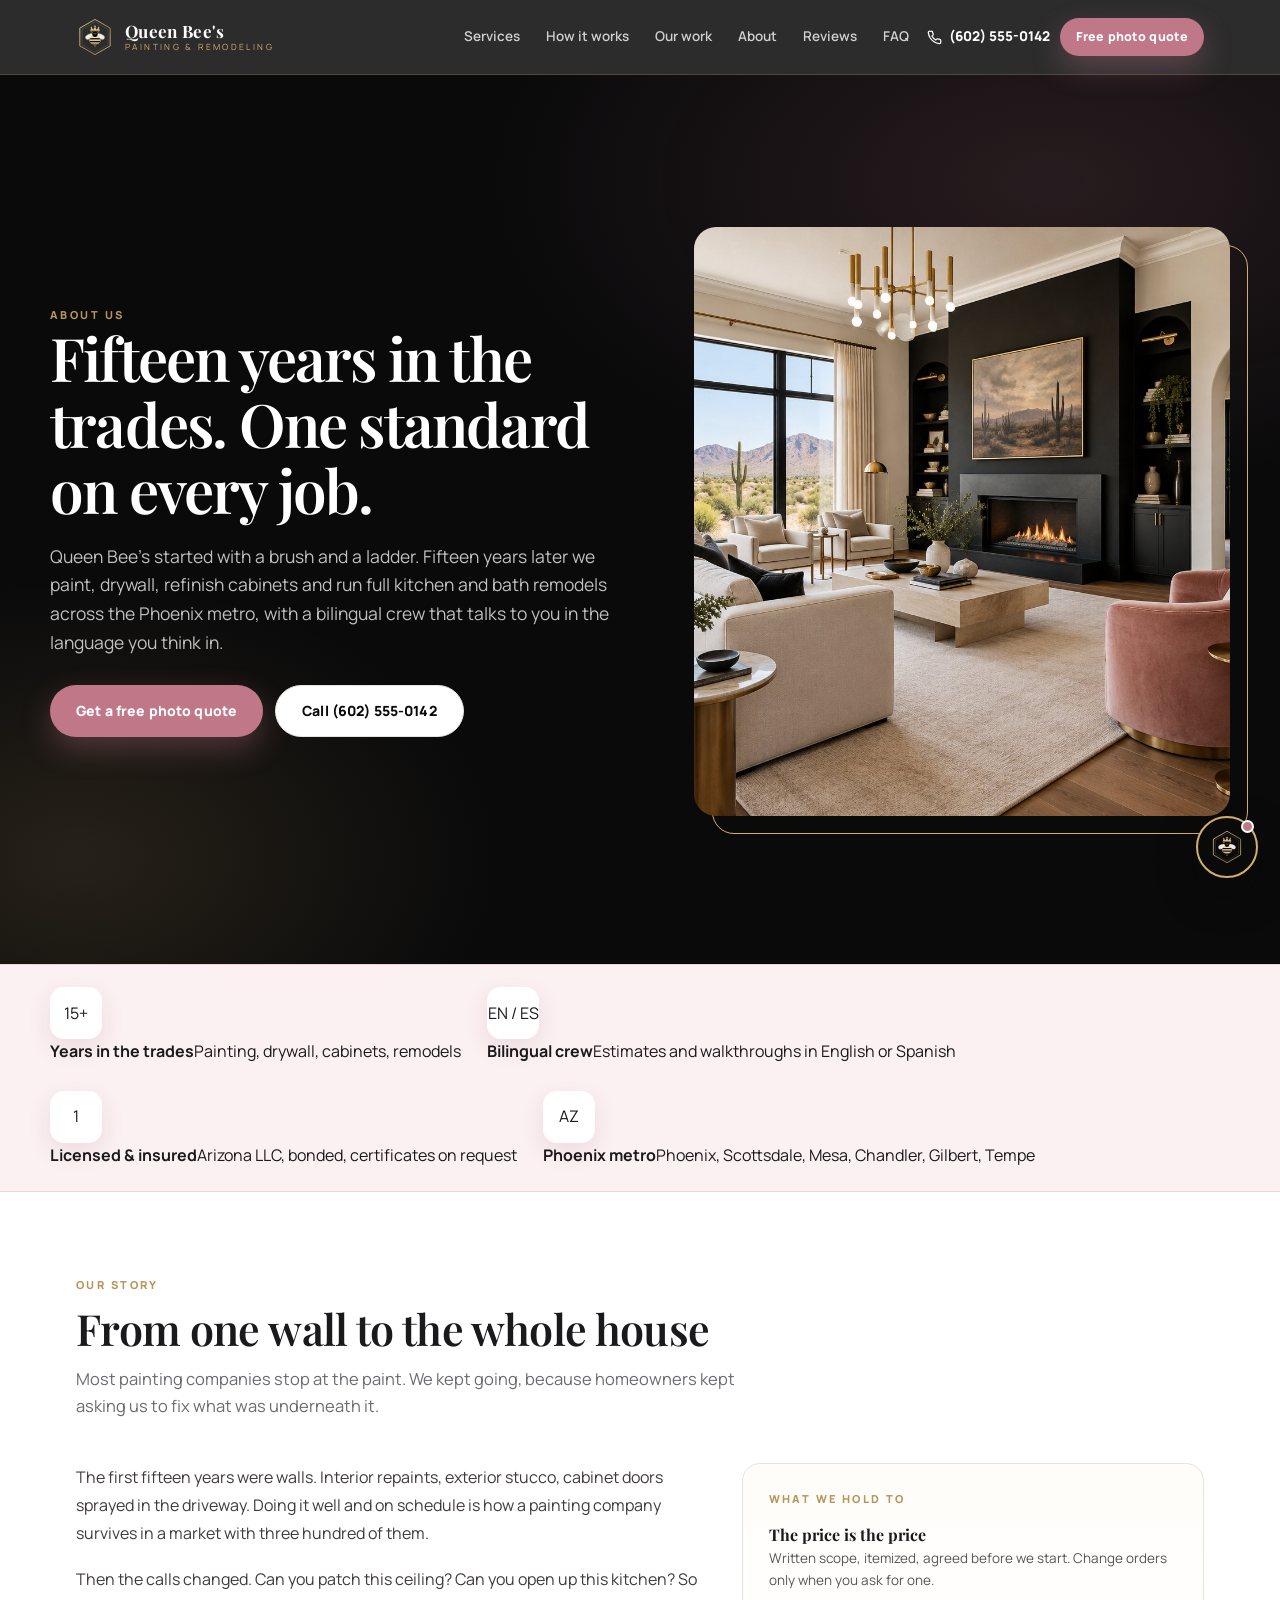
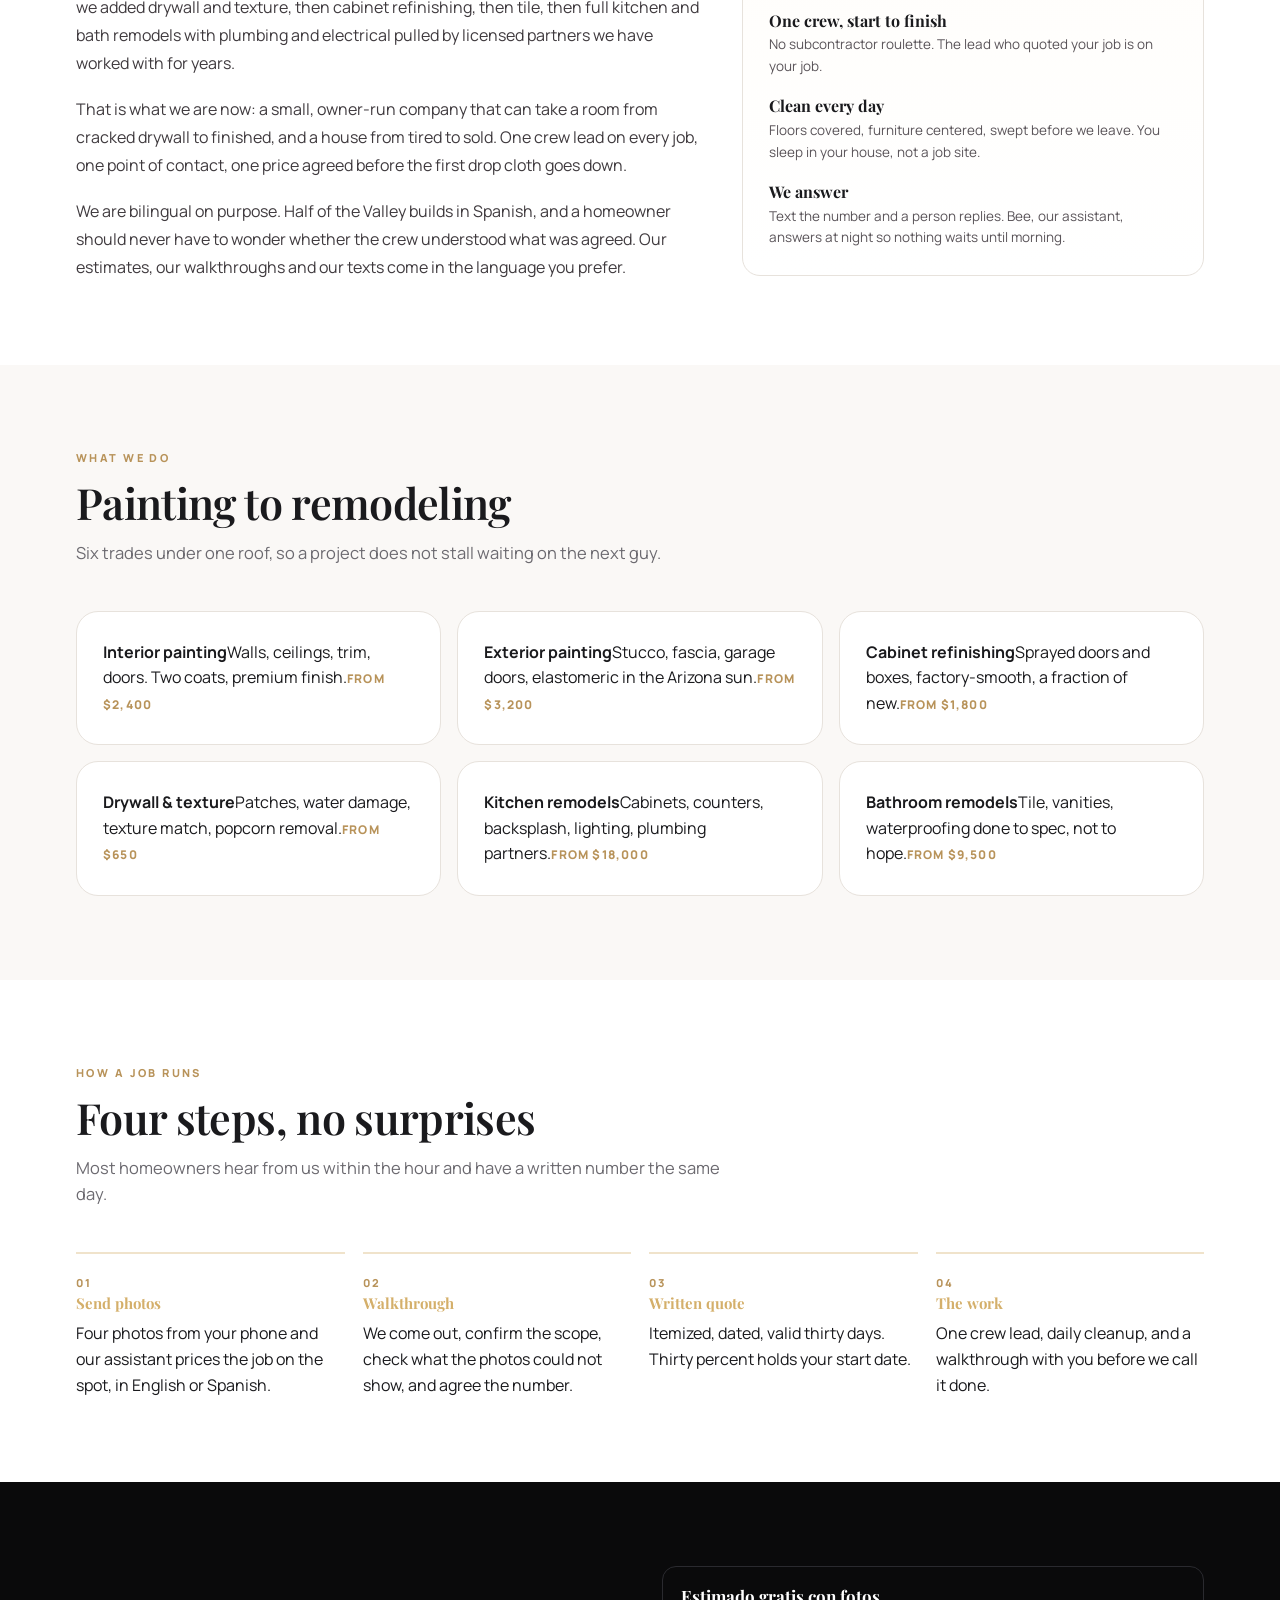
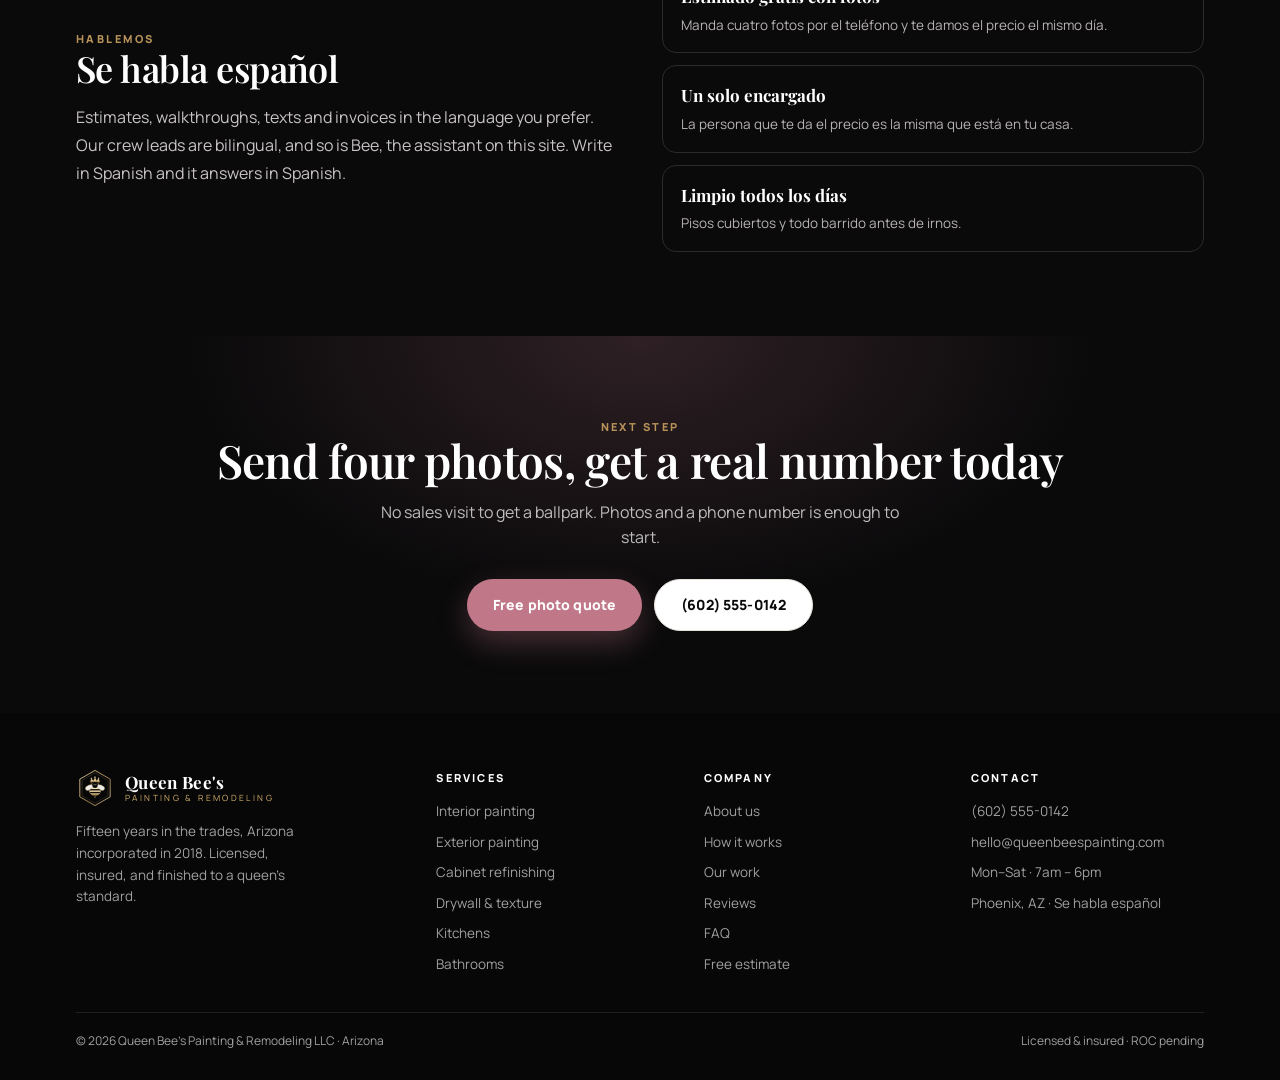
==== about.html @ 06df28fd "Softer rose palette, About page, every portal tab built out (projects board, calendar with booking, " ====
<!DOCTYPE html>
<html lang="en">
<head>
<meta charset="utf-8">
<meta name="viewport" content="width=device-width, initial-scale=1">
<title>About · Queen Bee's Painting &amp; Remodeling</title>
<meta name="description" content="Fifteen years in the trades, painting to full remodels. Bilingual crew, licensed and insured, serving the Phoenix metro.">
<link rel="icon" href="assets/img/logo.svg">
<link rel="preconnect" href="https://fonts.googleapis.com">
<link rel="preconnect" href="https://fonts.gstatic.com" crossorigin>
<link href="https://fonts.googleapis.com/css2?family=Playfair+Display:ital,wght@0,500;0,600;0,700;1,500&family=Manrope:wght@400;500;600;700;800&display=swap" rel="stylesheet">
<link rel="stylesheet" href="assets/css/qb.css">
</head>
<body>

<header class="nav">
  <div class="wrap nav-in">
    <a class="brand" href="index.html">
      <img src="assets/img/logo.svg" alt="Queen Bee's">
      <span class="brand-txt">
        <span class="brand-name">Queen Bee's</span>
        <span class="brand-sub">Painting &amp; Remodeling</span>
      </span>
    </a>
    <nav class="nav-links">
      <a href="index.html#services">Services</a>
      <a href="index.html#process">How it works</a>
      <a href="index.html#work">Our work</a>
      <a href="about.html" class="on">About</a>
      <a href="index.html#reviews">Reviews</a>
      <a href="index.html#faq">FAQ</a>
    </nav>
    <div class="nav-cta">
      <a class="nav-phone" href="tel:+16025550142">
        <svg width="15" height="15" viewBox="0 0 24 24" fill="none" stroke="currentColor" stroke-width="2" stroke-linecap="round"><path d="M22 16.9v3a2 2 0 0 1-2.2 2 19.8 19.8 0 0 1-8.6-3.1 19.5 19.5 0 0 1-6-6A19.8 19.8 0 0 1 2.1 4.2 2 2 0 0 1 4.1 2h3a2 2 0 0 1 2 1.7c.1 1 .4 1.9.7 2.8a2 2 0 0 1-.5 2.1L8.1 9.9a16 16 0 0 0 6 6l1.3-1.3a2 2 0 0 1 2.1-.4c.9.3 1.8.6 2.8.7a2 2 0 0 1 1.7 2Z"/></svg>
        <span>(602) 555-0142</span>
      </a>
      <a class="btn btn-pink btn-sm" href="quote.html">Free photo quote</a>
    </div>
  </div>
</header>

<section class="hero" style="padding:78px 0 64px">
  <div class="wrap hero-in">
    <div>
      <div class="eyebrow gold">About us</div>
      <h1 style="max-width:22ch">Fifteen years in the trades. One standard on every job.</h1>
      <p class="lead" style="max-width:56ch">Queen Bee's started with a brush and a ladder. Fifteen years later we paint, drywall, refinish cabinets and run full kitchen and bath remodels across the Phoenix metro, with a bilingual crew that talks to you in the language you think in.</p>
      <div class="hero-btns">
        <a class="btn btn-pink" href="quote.html">Get a free photo quote</a>
        <a class="btn btn-outline" href="tel:+16025550142">Call (602) 555-0142</a>
      </div>
    </div>
    <div class="hero-media"><img src="assets/img/hero-living.jpg" alt="Finished interior by Queen Bee's"></div>
  </div>
</section>

<section class="band">
  <div class="wrap band-in">
    <div><div class="band-ico">15+</div><div><b>Years in the trades</b><span>Painting, drywall, cabinets, remodels</span></div></div>
    <div><div class="band-ico">EN / ES</div><div><b>Bilingual crew</b><span>Estimates and walkthroughs in English or Spanish</span></div></div>
    <div><div class="band-ico">1</div><div><b>Licensed &amp; insured</b><span>Arizona LLC, bonded, certificates on request</span></div></div>
    <div><div class="band-ico">AZ</div><div><b>Phoenix metro</b><span>Phoenix, Scottsdale, Mesa, Chandler, Gilbert, Tempe</span></div></div>
  </div>
</section>

<section class="sec">
  <div class="wrap">
    <div class="sec-head">
      <div>
        <div class="eyebrow gold">Our story</div>
        <h2>From one wall to the whole house</h2>
      </div>
      <p>Most painting companies stop at the paint. We kept going, because homeowners kept asking us to fix what was underneath it.</p>
    </div>
    <div style="display:grid;grid-template-columns:1.15fr .85fr;gap:40px;align-items:start">
      <div>
        <p style="font-size:16px;line-height:1.75;color:#3F3A3E;margin-bottom:18px">The first fifteen years were walls. Interior repaints, exterior stucco, cabinet doors sprayed in the driveway. Doing it well and on schedule is how a painting company survives in a market with three hundred of them.</p>
        <p style="font-size:16px;line-height:1.75;color:#3F3A3E;margin-bottom:18px">Then the calls changed. Can you patch this ceiling? Can you open up this kitchen? So we added drywall and texture, then cabinet refinishing, then tile, then full kitchen and bath remodels with plumbing and electrical pulled by licensed partners we have worked with for years.</p>
        <p style="font-size:16px;line-height:1.75;color:#3F3A3E;margin-bottom:18px">That is what we are now: a small, owner-run company that can take a room from cracked drywall to finished, and a house from tired to sold. One crew lead on every job, one point of contact, one price agreed before the first drop cloth goes down.</p>
        <p style="font-size:16px;line-height:1.75;color:#3F3A3E">We are bilingual on purpose. Half of the Valley builds in Spanish, and a homeowner should never have to wonder whether the crew understood what was agreed. Our estimates, our walkthroughs and our texts come in the language you prefer.</p>
      </div>
      <div style="border:1px solid var(--line);border-radius:18px;padding:26px;background:linear-gradient(180deg,#FFFDFA,#fff)">
        <div class="eyebrow gold" style="margin-bottom:14px">What we hold to</div>
        <div style="display:grid;gap:16px">
          <div><b style="font-family:var(--display);font-size:16px">The price is the price</b><div style="font-size:13.5px;color:#5A5459;line-height:1.6">Written scope, itemized, agreed before we start. Change orders only when you ask for one.</div></div>
          <div><b style="font-family:var(--display);font-size:16px">One crew, start to finish</b><div style="font-size:13.5px;color:#5A5459;line-height:1.6">No subcontractor roulette. The lead who quoted your job is on your job.</div></div>
          <div><b style="font-family:var(--display);font-size:16px">Clean every day</b><div style="font-size:13.5px;color:#5A5459;line-height:1.6">Floors covered, furniture centered, swept before we leave. You sleep in your house, not a job site.</div></div>
          <div><b style="font-family:var(--display);font-size:16px">We answer</b><div style="font-size:13.5px;color:#5A5459;line-height:1.6">Text the number and a person replies. Bee, our assistant, answers at night so nothing waits until morning.</div></div>
        </div>
      </div>
    </div>
  </div>
</section>

<section class="sec" style="background:#FAF8F6">
  <div class="wrap">
    <div class="sec-head">
      <div>
        <div class="eyebrow gold">What we do</div>
        <h2>Painting to remodeling</h2>
      </div>
      <p>Six trades under one roof, so a project does not stall waiting on the next guy.</p>
    </div>
    <div class="svc-grid" style="display:grid;grid-template-columns:repeat(3,1fr);gap:16px">
      <a class="svc" href="quote.html?type=Interior%20painting"><b>Interior painting</b><span>Walls, ceilings, trim, doors. Two coats, premium finish.</span><span class="svc-from">From $2,400</span></a>
      <a class="svc" href="quote.html?type=Exterior%20painting"><b>Exterior painting</b><span>Stucco, fascia, garage doors, elastomeric in the Arizona sun.</span><span class="svc-from">From $3,200</span></a>
      <a class="svc" href="quote.html?type=Cabinet%20refinishing"><b>Cabinet refinishing</b><span>Sprayed doors and boxes, factory-smooth, a fraction of new.</span><span class="svc-from">From $1,800</span></a>
      <a class="svc" href="quote.html?type=Drywall%20and%20texture"><b>Drywall &amp; texture</b><span>Patches, water damage, texture match, popcorn removal.</span><span class="svc-from">From $650</span></a>
      <a class="svc" href="quote.html?type=Kitchen%20remodel"><b>Kitchen remodels</b><span>Cabinets, counters, backsplash, lighting, plumbing partners.</span><span class="svc-from">From $18,000</span></a>
      <a class="svc" href="quote.html?type=Bathroom%20remodel"><b>Bathroom remodels</b><span>Tile, vanities, waterproofing done to spec, not to hope.</span><span class="svc-from">From $9,500</span></a>
    </div>
  </div>
</section>

<section class="sec">
  <div class="wrap">
    <div class="sec-head">
      <div>
        <div class="eyebrow gold">How a job runs</div>
        <h2>Four steps, no surprises</h2>
      </div>
      <p>Most homeowners hear from us within the hour and have a written number the same day.</p>
    </div>
    <div class="steps">
      <div class="step"><div class="eyebrow gold">01</div><b>Send photos</b><span>Four photos from your phone and our assistant prices the job on the spot, in English or Spanish.</span></div>
      <div class="step"><div class="eyebrow gold">02</div><b>Walkthrough</b><span>We come out, confirm the scope, check what the photos could not show, and agree the number.</span></div>
      <div class="step"><div class="eyebrow gold">03</div><b>Written quote</b><span>Itemized, dated, valid thirty days. Thirty percent holds your start date.</span></div>
      <div class="step"><div class="eyebrow gold">04</div><b>The work</b><span>One crew lead, daily cleanup, and a walkthrough with you before we call it done.</span></div>
    </div>
  </div>
</section>

<section class="sec" style="background:var(--ink);color:#fff">
  <div class="wrap" style="display:grid;grid-template-columns:1fr 1fr;gap:44px;align-items:center">
    <div>
      <div class="eyebrow gold">Hablemos</div>
      <h2 style="color:#fff;font-family:var(--display);font-size:36px;line-height:1.15;margin-bottom:14px">Se habla español</h2>
      <p style="color:#C9C3C6;font-size:16px;line-height:1.75">Estimates, walkthroughs, texts and invoices in the language you prefer. Our crew leads are bilingual, and so is Bee, the assistant on this site. Write in Spanish and it answers in Spanish.</p>
    </div>
    <div style="display:grid;gap:12px">
      <div style="border:1px solid #2A2A2F;border-radius:14px;padding:16px 18px"><b style="font-family:var(--display);font-size:17px">Estimado gratis con fotos</b><div style="font-size:13.5px;color:#B8B2B5;margin-top:4px">Manda cuatro fotos por el teléfono y te damos el precio el mismo día.</div></div>
      <div style="border:1px solid #2A2A2F;border-radius:14px;padding:16px 18px"><b style="font-family:var(--display);font-size:17px">Un solo encargado</b><div style="font-size:13.5px;color:#B8B2B5;margin-top:4px">La persona que te da el precio es la misma que está en tu casa.</div></div>
      <div style="border:1px solid #2A2A2F;border-radius:14px;padding:16px 18px"><b style="font-family:var(--display);font-size:17px">Limpio todos los días</b><div style="font-size:13.5px;color:#B8B2B5;margin-top:4px">Pisos cubiertos y todo barrido antes de irnos.</div></div>
    </div>
  </div>
</section>

<section class="cta">
  <div class="wrap cta-in">
    <div>
      <div class="eyebrow gold">Next step</div>
      <h2>Send four photos, get a real number today</h2>
      <p>No sales visit to get a ballpark. Photos and a phone number is enough to start.</p>
    </div>
    <div class="cta-btns">
      <a class="btn btn-pink" href="quote.html">Free photo quote</a>
      <a class="btn btn-outline" href="tel:+16025550142">(602) 555-0142</a>
    </div>
  </div>
</section>

<footer class="foot">
  <div class="wrap">
    <div class="foot-grid">
      <div>
        <div class="brand" style="margin-bottom:14px">
          <img src="assets/img/logo.svg" alt="">
          <span class="brand-txt">
            <span class="brand-name">Queen Bee's</span>
            <span class="brand-sub">Painting &amp; Remodeling</span>
          </span>
        </div>
        <p style="max-width:30ch">Fifteen years in the trades, Arizona incorporated in 2018. Licensed, insured, and finished to a queen's standard.</p>
      </div>
      <div>
        <h5>Services</h5>
        <div class="foot-links">
          <a href="quote.html?type=Interior%20painting">Interior painting</a>
          <a href="quote.html?type=Exterior%20painting">Exterior painting</a>
          <a href="quote.html?type=Cabinet%20refinishing">Cabinet refinishing</a>
          <a href="quote.html?type=Drywall%20and%20texture">Drywall &amp; texture</a>
          <a href="quote.html?type=Kitchen%20remodel">Kitchens</a>
          <a href="quote.html?type=Bathroom%20remodel">Bathrooms</a>
        </div>
      </div>
      <div>
        <h5>Company</h5>
        <div class="foot-links">
          <a href="about.html">About us</a>
          <a href="index.html#process">How it works</a>
          <a href="index.html#work">Our work</a>
          <a href="index.html#reviews">Reviews</a>
          <a href="index.html#faq">FAQ</a>
          <a href="quote.html">Free estimate</a>
        </div>
      </div>
      <div>
        <h5>Contact</h5>
        <div class="foot-links">
          <a href="tel:+16025550142">(602) 555-0142</a>
          <a href="mailto:hello@queenbeespainting.com">hello@queenbeespainting.com</a>
          <span>Mon–Sat · 7am – 6pm</span>
          <span>Phoenix, AZ · Se habla español</span>
        </div>
      </div>
    </div>
    <div class="foot-bot">
      <span>© 2026 Queen Bee's Painting &amp; Remodeling LLC · Arizona</span>
      <span>Licensed &amp; insured · ROC pending</span>
    </div>
  </div>
</footer>

<script src="assets/js/qb.js"></script>
<script>
  QB.initReveal();
  QB.initFaq();
  QB.mountChat({ autoOpen: true });
</script>
</body>
</html>
---- assets/css/qb.css ----
/* Queen Bee's Painting & Remodeling — brand system */
:root{
  --ink:#0A0A0B; --ink-2:#131316; --ink-3:#1C1C20;
  --pink:#C07889; --pink-deep:#9F5C6E; --pink-soft:#FBF0F2; --rose:#E7C2CA;
  --gold:#D4AF6A; --gold-deep:#B8935A; --gold-soft:#F6E9CC;
  --paper:#FFFFFF; --smoke:#F7F5F3; --line:#E7E2DC; --line-dark:rgba(212,175,106,.28);
  --text:#1A1A1D; --muted:#6C6A70; --muted-dark:#A9A6AE;
  --r:14px; --r-lg:22px;
  --shadow:0 18px 50px rgba(10,10,11,.10);
  --shadow-lg:0 34px 90px rgba(10,10,11,.20);
  --display:"Playfair Display",Georgia,serif;
  --ui:"Manrope",-apple-system,BlinkMacSystemFont,"Segoe UI",sans-serif;
}
*{box-sizing:border-box;margin:0;padding:0}
html{scroll-behavior:smooth}
body{font-family:var(--ui);color:var(--text);background:var(--paper);-webkit-font-smoothing:antialiased;font-size:16px;line-height:1.6}
img{display:block;max-width:100%}
a{color:inherit;text-decoration:none}
button{font-family:inherit;cursor:pointer;border:0;background:none;color:inherit}
h1,h2,h3,h4{font-family:var(--display);font-weight:600;line-height:1.1;letter-spacing:-.015em}
.wrap{width:100%;max-width:1180px;margin:0 auto;padding:0 26px}
.eyebrow{font-size:11px;letter-spacing:.22em;text-transform:uppercase;font-weight:800;color:var(--pink-deep)}
.eyebrow.gold{color:var(--gold-deep)}
.lead{font-size:17.5px;color:var(--muted);line-height:1.65}

/* ---------- buttons ---------- */
.btn{display:inline-flex;align-items:center;justify-content:center;gap:9px;padding:14px 26px;border-radius:999px;font-weight:800;font-size:14px;letter-spacing:.01em;transition:transform .16s ease,box-shadow .2s ease,background .2s ease;white-space:nowrap}
.btn:hover{transform:translateY(-1px)}
.btn-pink{background:var(--pink);color:#fff;box-shadow:0 12px 30px rgba(192,120,137,.32)}
.btn-pink:hover{background:var(--pink-deep)}
.btn-gold{background:linear-gradient(135deg,#F3E0B0,#D4AF6A);color:#231A08;box-shadow:0 12px 30px rgba(212,175,106,.28)}
.btn-dark{background:var(--ink);color:#fff}
.btn-ghost{border:1.5px solid rgba(255,255,255,.34);color:#fff}
.btn-ghost:hover{background:rgba(255,255,255,.1)}
.btn-outline{border:1.5px solid var(--line);color:var(--ink);background:#fff}
.btn-outline:hover{border-color:var(--gold)}
.btn-sm{padding:9px 16px;font-size:12.5px}
.btn-block{width:100%}

/* ---------- nav ---------- */
.nav{position:sticky;top:0;z-index:60;background:rgba(10,10,11,.86);backdrop-filter:blur(14px);border-bottom:1px solid rgba(212,175,106,.22)}
.nav-in{display:flex;align-items:center;gap:18px;height:74px}
.brand{display:flex;align-items:center;gap:11px;color:#fff}
.brand img{width:38px;height:38px}
.brand-txt{display:flex;flex-direction:column;line-height:1}
.brand-name{font-family:var(--display);font-size:17px;font-weight:700;letter-spacing:.02em;color:#fff}
.brand-sub{font-size:8.5px;letter-spacing:.28em;text-transform:uppercase;color:var(--gold);margin-top:3px}
.nav-links{display:flex;gap:26px;margin-left:auto}
.nav-links a{font-size:13.5px;font-weight:600;color:rgba(255,255,255,.78)}
.nav-links a:hover{color:var(--gold)}
.nav-cta{display:flex;gap:10px;align-items:center}
.nav-phone{display:flex;align-items:center;gap:7px;font-size:13.5px;font-weight:800;color:#fff}
@media(max-width:960px){.nav-links{display:none}.nav-in{height:66px}.nav-phone span{display:none}}

/* ---------- hero ---------- */
.hero{position:relative;background:var(--ink);color:#fff;overflow:hidden}
.hero:before{content:"";position:absolute;inset:0;background:
  radial-gradient(900px 500px at 82% 12%,rgba(192,120,137,.16),transparent 62%),
  radial-gradient(700px 460px at 6% 88%,rgba(212,175,106,.14),transparent 60%)}
.hero-in{position:relative;display:grid;grid-template-columns:1.05fr .95fr;gap:52px;align-items:center;padding:74px 0 84px}
.hero h1{font-size:clamp(38px,4.9vw,60px);letter-spacing:-.03em}
.hero h1 em{font-style:italic;color:var(--gold)}
.hero .lead{color:rgba(255,255,255,.74);margin:20px 0 28px;max-width:520px}
.hero-btns{display:flex;gap:12px;flex-wrap:wrap}
.hero-trust{display:flex;gap:22px;flex-wrap:wrap;margin-top:34px;padding-top:24px;border-top:1px solid rgba(255,255,255,.12)}
.hero-trust div{font-size:12px;letter-spacing:.1em;text-transform:uppercase;color:rgba(255,255,255,.6);font-weight:700}
.hero-trust b{display:block;font-family:var(--display);font-size:22px;letter-spacing:0;text-transform:none;color:#fff;margin-bottom:2px}
.hero-media{position:relative}
.hero-media img{width:100%;aspect-ratio:4/4.4;object-fit:cover;border-radius:var(--r-lg);position:relative;z-index:1}
.hero-media:after{content:"";position:absolute;inset:18px -18px -18px 18px;border:1.5px solid var(--gold);border-radius:var(--r-lg);z-index:0}
.hero-badge{position:absolute;left:-18px;bottom:26px;z-index:2;background:#fff;color:var(--ink);border-radius:14px;padding:13px 17px;box-shadow:var(--shadow-lg);display:flex;align-items:center;gap:11px}
.hero-badge b{font-family:var(--display);font-size:19px;display:block;line-height:1.1}
.hero-badge small{font-size:11px;color:var(--muted);letter-spacing:.06em;text-transform:uppercase;font-weight:700}
.stars{color:var(--gold);letter-spacing:1px;font-size:13px}
@media(max-width:900px){.hero-in{grid-template-columns:1fr;gap:34px;padding:48px 0 60px}.hero-media{order:-1}.hero-media img{aspect-ratio:16/11}.hero-badge{left:10px;bottom:-14px}}

/* ---------- photo-first band ---------- */
.band{background:var(--pink-soft);border-top:1px solid #F8CFE0;border-bottom:1px solid #F8CFE0}
.band-in{display:flex;align-items:center;gap:26px;padding:22px 0;flex-wrap:wrap}
.band-ico{width:52px;height:52px;border-radius:14px;background:#fff;display:grid;place-items:center;box-shadow:0 8px 22px rgba(159,92,110,.14);flex:none}
.band h3{font-size:21px;margin-bottom:3px}
.band p{font-size:14px;color:#8A3A5C;margin:0}
.band .btn{margin-left:auto}
@media(max-width:760px){.band .btn{margin-left:0;width:100%}}

/* ---------- sections ---------- */
.sec{padding:84px 0}
.sec.tight{padding:64px 0}
.sec.dark{background:var(--ink);color:#fff}
.sec.smoke{background:var(--smoke)}
.sec-head{max-width:660px;margin-bottom:44px}
.sec-head.center{margin:0 auto 46px;text-align:center}
.sec-head h2{font-size:clamp(30px,3.5vw,43px);margin:12px 0 14px}
.sec.dark .sec-head h2{color:#fff}
.sec-head p{color:var(--muted);font-size:16.5px}
.sec.dark .sec-head p{color:rgba(255,255,255,.68)}

/* services */
.svc-grid{display:grid;grid-template-columns:repeat(3,1fr);gap:20px}
.svc{position:relative;border:1px solid var(--line);border-radius:var(--r-lg);padding:28px 26px;background:#fff;transition:.22s ease;overflow:hidden}
.svc:hover{border-color:var(--gold);box-shadow:var(--shadow);transform:translateY(-3px)}
.svc:after{content:"";position:absolute;left:0;top:0;height:3px;width:0;background:linear-gradient(90deg,var(--pink),var(--gold));transition:width .3s ease}
.svc:hover:after{width:100%}
.svc-ico{width:46px;height:46px;border-radius:12px;background:var(--smoke);display:grid;place-items:center;margin-bottom:16px;color:var(--pink-deep)}
.svc h3{font-size:20px;margin-bottom:8px}
.svc p{font-size:14.5px;color:var(--muted);margin-bottom:14px}
.svc-from{font-size:12px;font-weight:800;letter-spacing:.1em;text-transform:uppercase;color:var(--gold-deep)}
.svc a.link{display:inline-flex;align-items:center;gap:6px;font-size:13.5px;font-weight:800;color:var(--ink);margin-top:12px}
.svc a.link:hover{color:var(--pink-deep)}
@media(max-width:980px){.svc-grid{grid-template-columns:1fr 1fr}}
@media(max-width:640px){.svc-grid{grid-template-columns:1fr}}

/* process */
.steps{display:grid;grid-template-columns:repeat(4,1fr);gap:18px;counter-reset:st}
.step{position:relative;padding-top:20px;border-top:2px solid rgba(212,175,106,.35)}
.step b{display:block;font-family:var(--display);font-size:15px;color:var(--gold);margin-bottom:6px}
.step h4{font-size:18px;margin-bottom:6px;color:#fff}
.step p{font-size:14px;color:rgba(255,255,255,.66);margin:0}
@media(max-width:860px){.steps{grid-template-columns:1fr 1fr}}

/* gallery */
.gal{display:grid;grid-template-columns:repeat(4,1fr);gap:14px}
.gal figure{position:relative;border-radius:var(--r);overflow:hidden;background:var(--ink)}
.gal img{width:100%;height:100%;aspect-ratio:1;object-fit:cover;transition:transform .5s ease}
.gal figure:hover img{transform:scale(1.06)}
.gal figcaption{position:absolute;left:0;right:0;bottom:0;padding:22px 16px 14px;background:linear-gradient(transparent,rgba(10,10,11,.82));color:#fff;font-size:12.5px;font-weight:700;letter-spacing:.04em}
.gal figure:nth-child(1),.gal figure:nth-child(4){grid-row:span 1}
@media(max-width:900px){.gal{grid-template-columns:1fr 1fr}}

/* reviews */
.rev-grid{display:grid;grid-template-columns:repeat(3,1fr);gap:20px}
.rev{border:1px solid var(--line);border-radius:var(--r-lg);padding:26px;background:#fff}
.rev p{font-family:var(--display);font-size:17px;line-height:1.5;color:var(--ink);margin:12px 0 16px}
.rev-by{font-size:12.5px;font-weight:800;letter-spacing:.06em;text-transform:uppercase;color:var(--muted)}
@media(max-width:900px){.rev-grid{grid-template-columns:1fr}}

/* area + faq */
.two-col{display:grid;grid-template-columns:.9fr 1.1fr;gap:56px;align-items:start}
.chips{display:flex;flex-wrap:wrap;gap:8px}
.chip{border:1px solid var(--line);background:#fff;border-radius:999px;padding:7px 14px;font-size:13px;font-weight:600;color:var(--text)}
.acc{border-top:1px solid var(--line)}
.acc-item{border-bottom:1px solid var(--line)}
.acc-q{display:flex;justify-content:space-between;align-items:center;gap:16px;width:100%;padding:18px 0;text-align:left;font-size:16px;font-weight:700}
.acc-q i{font-style:normal;color:var(--pink-deep);font-size:20px;transition:transform .2s}
.acc-item.open .acc-q i{transform:rotate(45deg)}
.acc-a{display:none;padding:0 0 18px;font-size:15px;color:var(--muted);max-width:56ch}
.acc-item.open .acc-a{display:block}
@media(max-width:860px){.two-col{grid-template-columns:1fr;gap:34px}}

/* cta */
.cta{background:var(--ink);color:#fff;position:relative;overflow:hidden}
.cta:before{content:"";position:absolute;inset:0;background:radial-gradient(700px 420px at 50% 0%,rgba(192,120,137,.2),transparent 65%)}
.cta-in{position:relative;text-align:center;padding:82px 0}
.cta h2{font-size:clamp(30px,3.8vw,46px);margin-bottom:14px}
.cta p{color:rgba(255,255,255,.72);max-width:520px;margin:0 auto 28px}
.cta-btns{display:flex;gap:12px;justify-content:center;flex-wrap:wrap}

/* footer */
.foot{background:#070708;color:rgba(255,255,255,.62);padding:56px 0 30px;font-size:13.5px}
.foot-grid{display:grid;grid-template-columns:1.4fr 1fr 1fr 1fr;gap:34px;margin-bottom:36px}
.foot h5{color:#fff;font-size:11px;letter-spacing:.2em;text-transform:uppercase;margin-bottom:14px;font-weight:800}
.foot a:hover{color:var(--gold)}
.foot-links{display:flex;flex-direction:column;gap:9px}
.foot-bot{border-top:1px solid rgba(255,255,255,.1);padding-top:18px;display:flex;justify-content:space-between;gap:14px;flex-wrap:wrap;font-size:12px}
@media(max-width:860px){.foot-grid{grid-template-columns:1fr 1fr}}

/* ---------- chat ---------- */
.qb-chat-launch{position:fixed;right:22px;bottom:22px;z-index:90;width:62px;height:62px;border-radius:50%;background:var(--ink);border:2px solid var(--gold);display:grid;place-items:center;box-shadow:0 16px 40px rgba(10,10,11,.34);transition:.2s}
.qb-chat-launch:hover{transform:scale(1.06)}
.qb-chat-launch img{width:34px;height:34px}
.qb-chat-launch .dot{position:absolute;top:2px;right:2px;width:13px;height:13px;border-radius:50%;background:var(--pink);border:2px solid #fff;animation:pulse 2.4s infinite}
@keyframes pulse{0%,100%{transform:scale(1)}50%{transform:scale(1.18)}}
.qb-chat{position:fixed;right:22px;bottom:22px;z-index:95;width:392px;max-width:calc(100vw - 28px);height:min(640px,calc(100vh - 40px));background:#fff;border-radius:20px;box-shadow:0 30px 80px rgba(10,10,11,.34);display:flex;flex-direction:column;overflow:hidden;transform:translateY(16px) scale(.98);opacity:0;pointer-events:none;transition:.22s ease}
.qb-chat.open{transform:none;opacity:1;pointer-events:auto}
.qb-chat-head{background:var(--ink);color:#fff;padding:15px 16px;display:flex;align-items:center;gap:11px}
.qb-chat-head img{width:34px;height:34px}
.qb-chat-head b{display:block;font-family:var(--display);font-size:16px;line-height:1.1}
.qb-chat-head small{font-size:11px;color:var(--gold);letter-spacing:.08em;text-transform:uppercase;font-weight:700}
.qb-chat-head button{margin-left:auto;color:rgba(255,255,255,.7);font-size:22px;line-height:1}
.qb-chat-body{flex:1;overflow-y:auto;padding:16px;background:var(--smoke);display:flex;flex-direction:column;gap:10px}
.msg{max-width:86%;padding:11px 14px;border-radius:15px;font-size:14px;line-height:1.5;white-space:pre-wrap}
.msg.bot{background:#fff;border:1px solid var(--line);border-bottom-left-radius:5px;align-self:flex-start;box-shadow:0 4px 14px rgba(10,10,11,.04)}
.msg.me{background:var(--pink);color:#fff;border-bottom-right-radius:5px;align-self:flex-end}
.msg.sys{align-self:center;background:transparent;color:var(--muted);font-size:12px;text-align:center;max-width:100%}
.qb-quick{display:flex;flex-wrap:wrap;gap:7px;padding:0 16px 10px;background:var(--smoke)}
.qb-quick button{border:1px solid #E3D6DC;background:#fff;border-radius:999px;padding:7px 12px;font-size:12.5px;font-weight:700;color:var(--ink)}
.qb-quick button:hover{border-color:var(--pink);color:var(--pink-deep)}
.qb-chat-form{display:flex;gap:8px;padding:12px 14px;border-top:1px solid var(--line);background:#fff}
.qb-chat-form input{flex:1;border:1px solid var(--line);border-radius:999px;padding:11px 15px;font-size:14px;font-family:inherit;outline:none}
.qb-chat-form input:focus{border-color:var(--pink)}
.qb-chat-form button{width:42px;height:42px;border-radius:50%;background:var(--ink);color:#fff;display:grid;place-items:center;flex:none}
.typing{display:flex;gap:4px;align-items:center;padding:13px 15px}
.typing i{width:6px;height:6px;border-radius:50%;background:#C9C3C7;animation:bounce 1.2s infinite}
.typing i:nth-child(2){animation-delay:.15s}.typing i:nth-child(3){animation-delay:.3s}
@keyframes bounce{0%,60%,100%{transform:translateY(0)}30%{transform:translateY(-4px)}}

/* toast */
.toast{position:fixed;left:50%;bottom:26px;transform:translate(-50%,20px);background:var(--ink);color:#fff;padding:13px 20px;border-radius:12px;font-size:13.5px;font-weight:600;opacity:0;pointer-events:none;transition:.24s;z-index:200;box-shadow:var(--shadow-lg);max-width:92vw;text-align:center}
.toast.on{opacity:1;transform:translate(-50%,0)}
.reveal{opacity:0;transform:translateY(14px);transition:opacity .6s ease,transform .6s ease}
.reveal.in{opacity:1;transform:none}
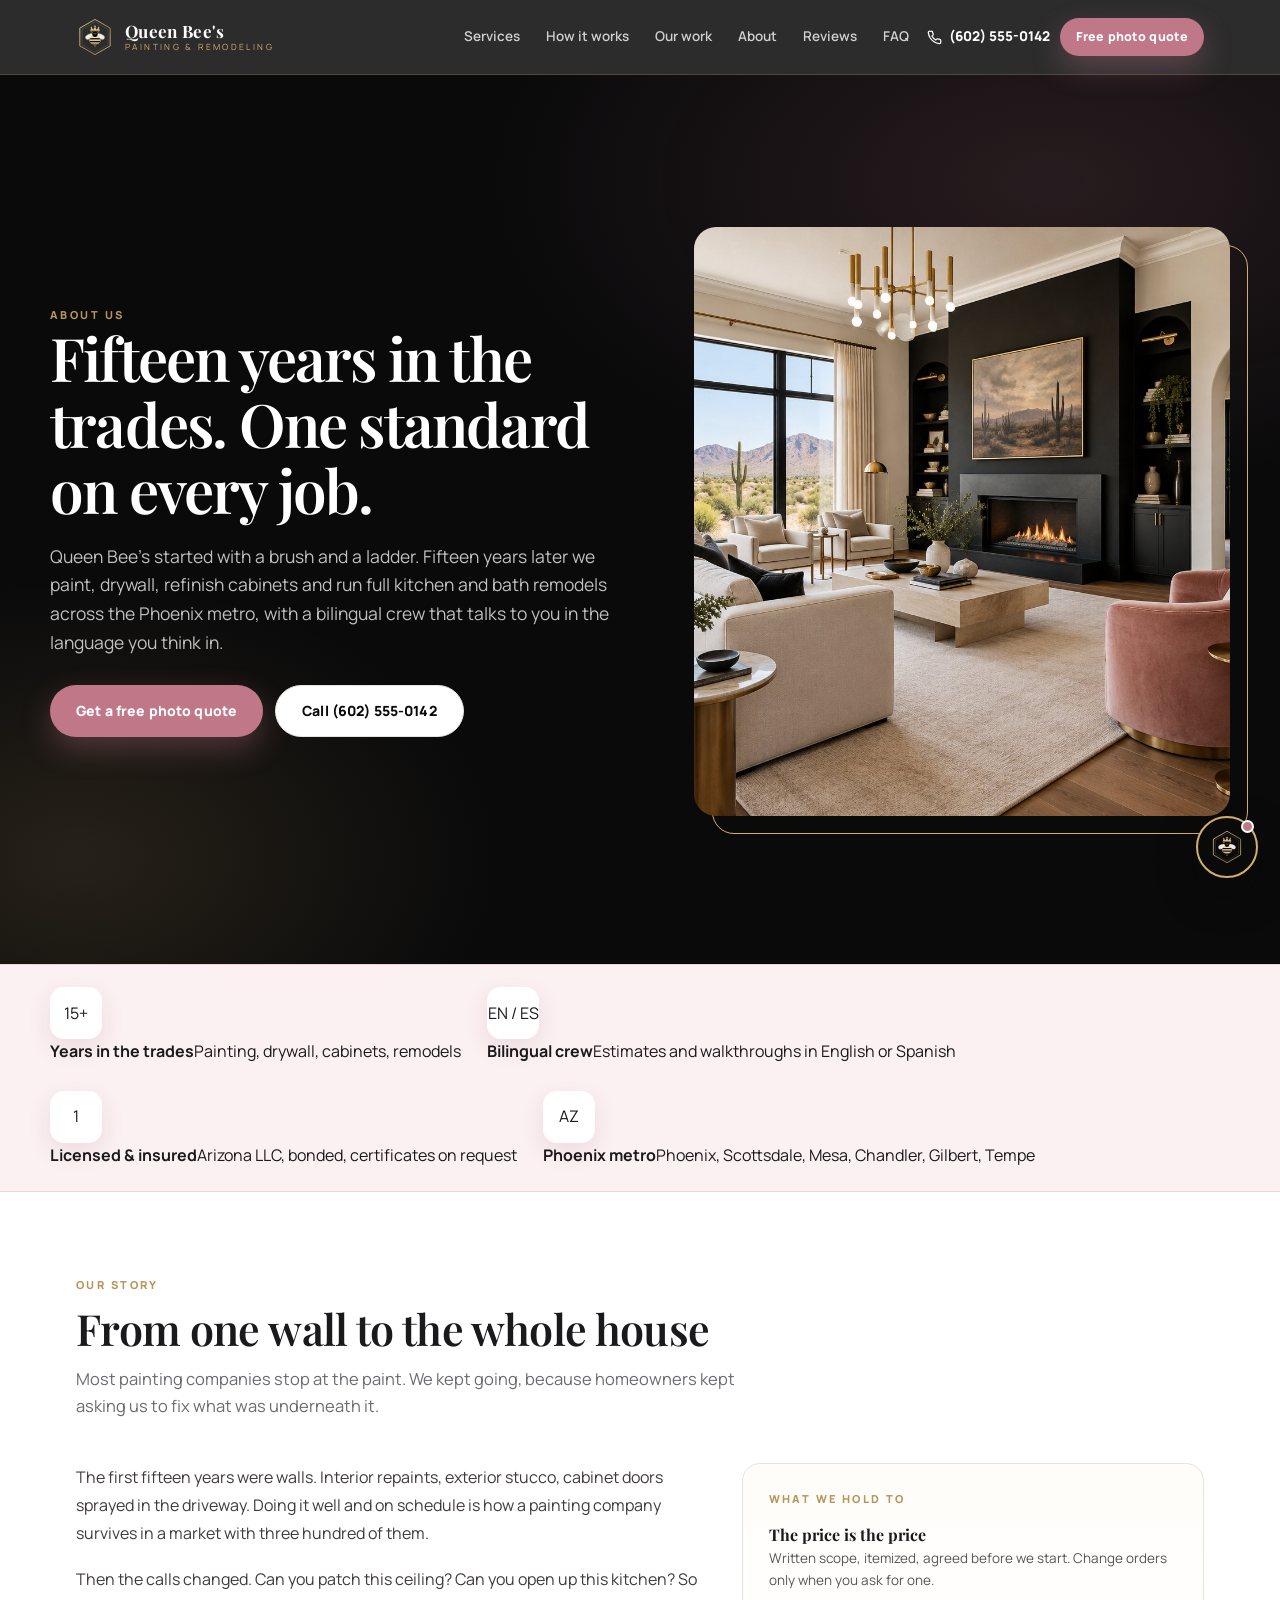
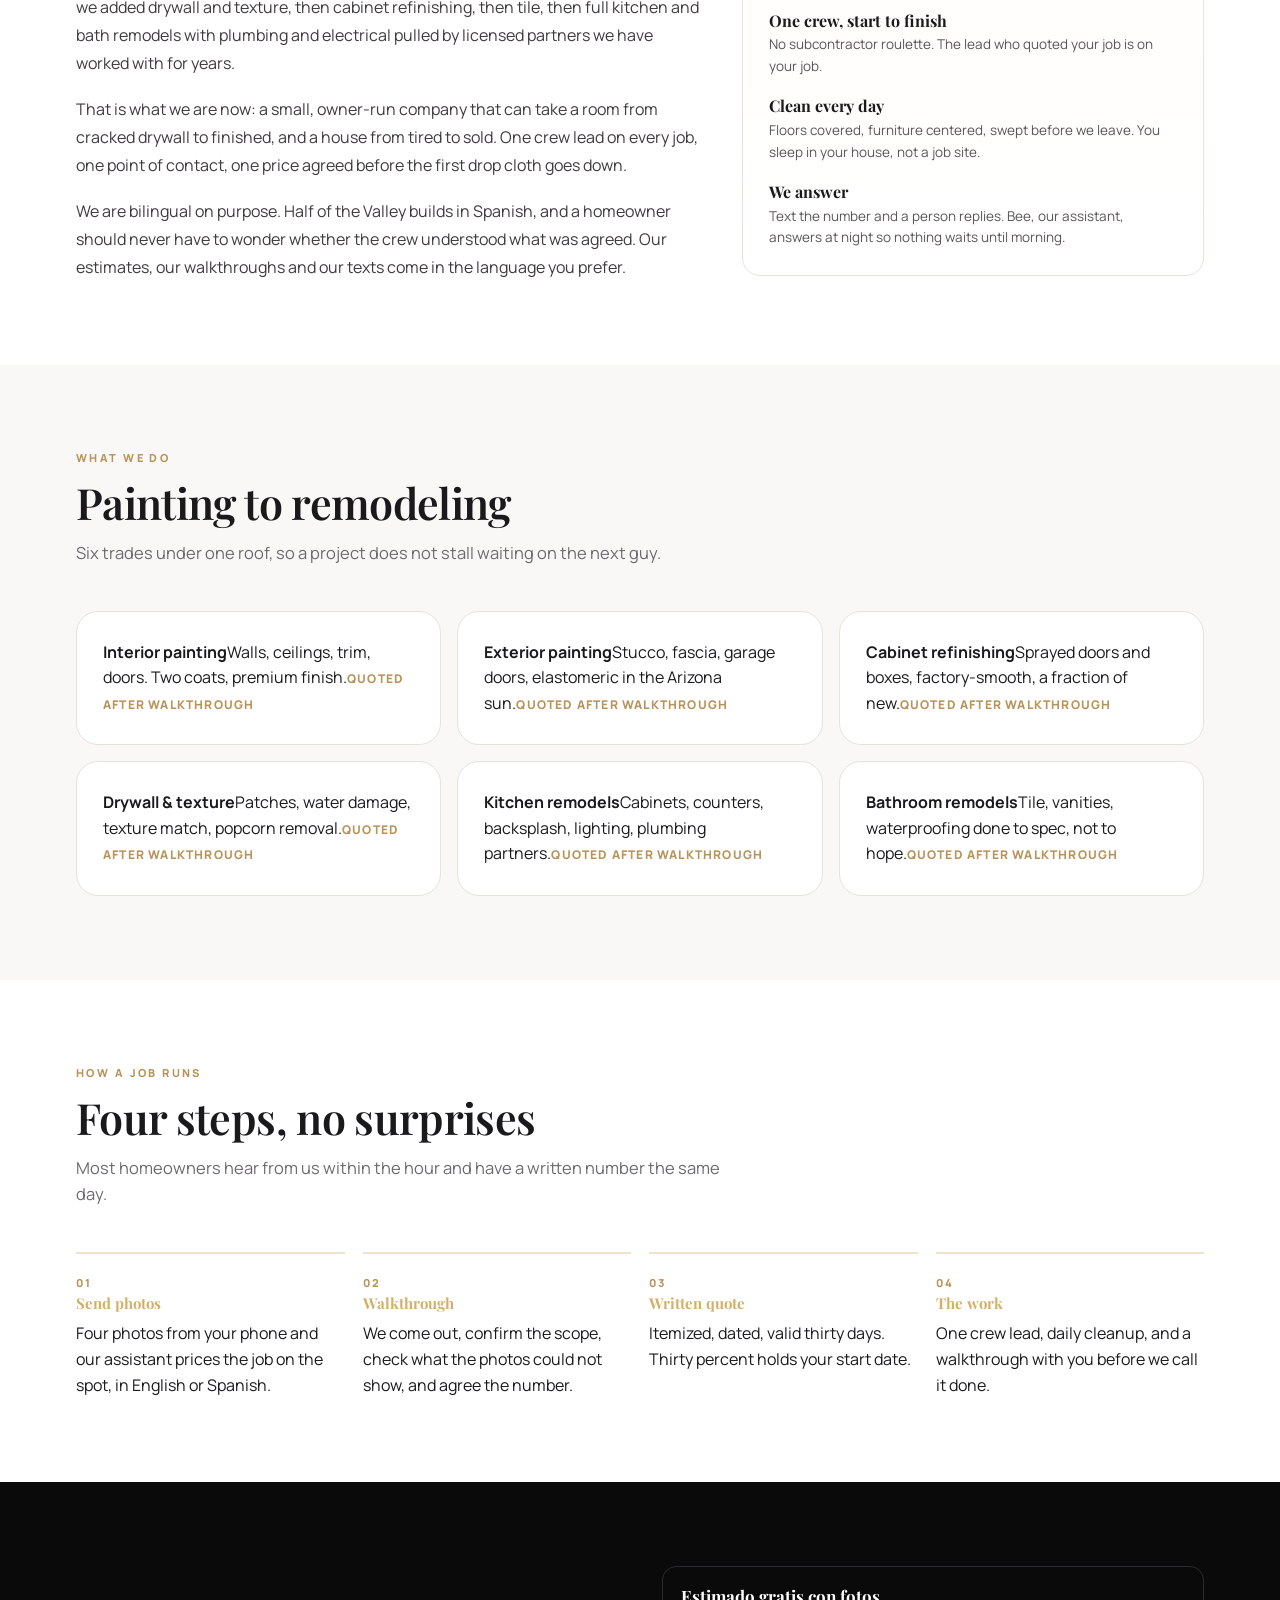
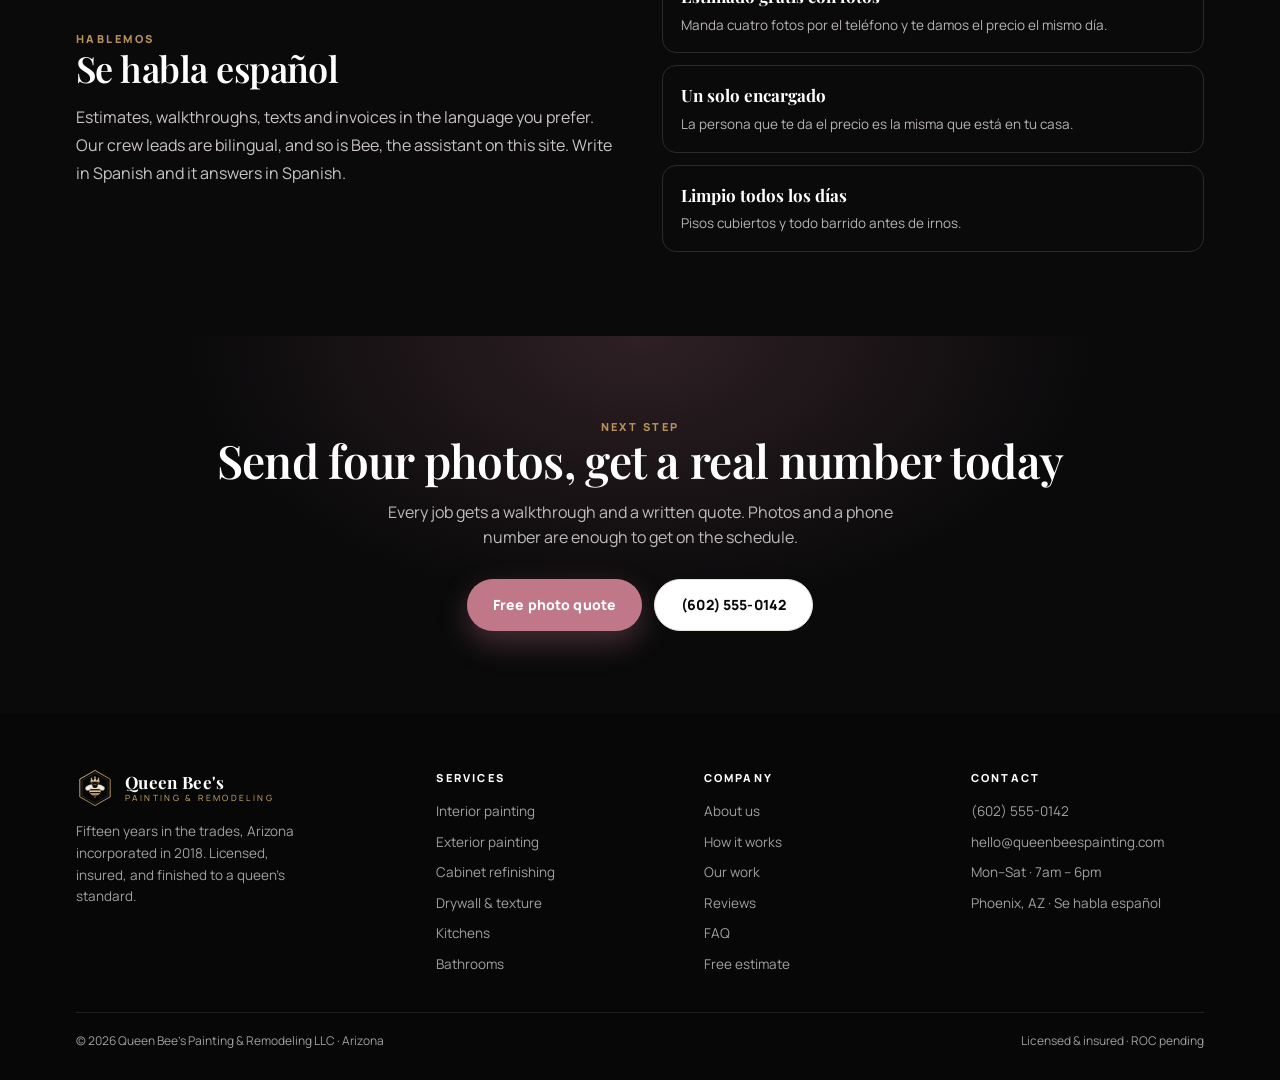
==== commit 4a888454: "Remove all published pricing: every job quoted from the walkthrough, services and FAQ rewritten, quo" ====
--- a/about.html
+++ b/about.html
@@ -103,12 +103,12 @@
       <p>Six trades under one roof, so a project does not stall waiting on the next guy.</p>
     </div>
     <div class="svc-grid" style="display:grid;grid-template-columns:repeat(3,1fr);gap:16px">
-      <a class="svc" href="quote.html?type=Interior%20painting"><b>Interior painting</b><span>Walls, ceilings, trim, doors. Two coats, premium finish.</span><span class="svc-from">From $2,400</span></a>
-      <a class="svc" href="quote.html?type=Exterior%20painting"><b>Exterior painting</b><span>Stucco, fascia, garage doors, elastomeric in the Arizona sun.</span><span class="svc-from">From $3,200</span></a>
-      <a class="svc" href="quote.html?type=Cabinet%20refinishing"><b>Cabinet refinishing</b><span>Sprayed doors and boxes, factory-smooth, a fraction of new.</span><span class="svc-from">From $1,800</span></a>
-      <a class="svc" href="quote.html?type=Drywall%20and%20texture"><b>Drywall &amp; texture</b><span>Patches, water damage, texture match, popcorn removal.</span><span class="svc-from">From $650</span></a>
-      <a class="svc" href="quote.html?type=Kitchen%20remodel"><b>Kitchen remodels</b><span>Cabinets, counters, backsplash, lighting, plumbing partners.</span><span class="svc-from">From $18,000</span></a>
-      <a class="svc" href="quote.html?type=Bathroom%20remodel"><b>Bathroom remodels</b><span>Tile, vanities, waterproofing done to spec, not to hope.</span><span class="svc-from">From $9,500</span></a>
+      <a class="svc" href="quote.html?type=Interior%20painting"><b>Interior painting</b><span>Walls, ceilings, trim, doors. Two coats, premium finish.</span><span class="svc-from">Quoted after walkthrough</span></a>
+      <a class="svc" href="quote.html?type=Exterior%20painting"><b>Exterior painting</b><span>Stucco, fascia, garage doors, elastomeric in the Arizona sun.</span><span class="svc-from">Quoted after walkthrough</span></a>
+      <a class="svc" href="quote.html?type=Cabinet%20refinishing"><b>Cabinet refinishing</b><span>Sprayed doors and boxes, factory-smooth, a fraction of new.</span><span class="svc-from">Quoted after walkthrough</span></a>
+      <a class="svc" href="quote.html?type=Drywall%20and%20texture"><b>Drywall &amp; texture</b><span>Patches, water damage, texture match, popcorn removal.</span><span class="svc-from">Quoted after walkthrough</span></a>
+      <a class="svc" href="quote.html?type=Kitchen%20remodel"><b>Kitchen remodels</b><span>Cabinets, counters, backsplash, lighting, plumbing partners.</span><span class="svc-from">Quoted after walkthrough</span></a>
+      <a class="svc" href="quote.html?type=Bathroom%20remodel"><b>Bathroom remodels</b><span>Tile, vanities, waterproofing done to spec, not to hope.</span><span class="svc-from">Quoted after walkthrough</span></a>
     </div>
   </div>
 </section>
@@ -151,7 +151,7 @@
     <div>
       <div class="eyebrow gold">Next step</div>
       <h2>Send four photos, get a real number today</h2>
-      <p>No sales visit to get a ballpark. Photos and a phone number is enough to start.</p>
+      <p>Every job gets a walkthrough and a written quote. Photos and a phone number are enough to get on the schedule.</p>
     </div>
     <div class="cta-btns">
       <a class="btn btn-pink" href="quote.html">Free photo quote</a>
